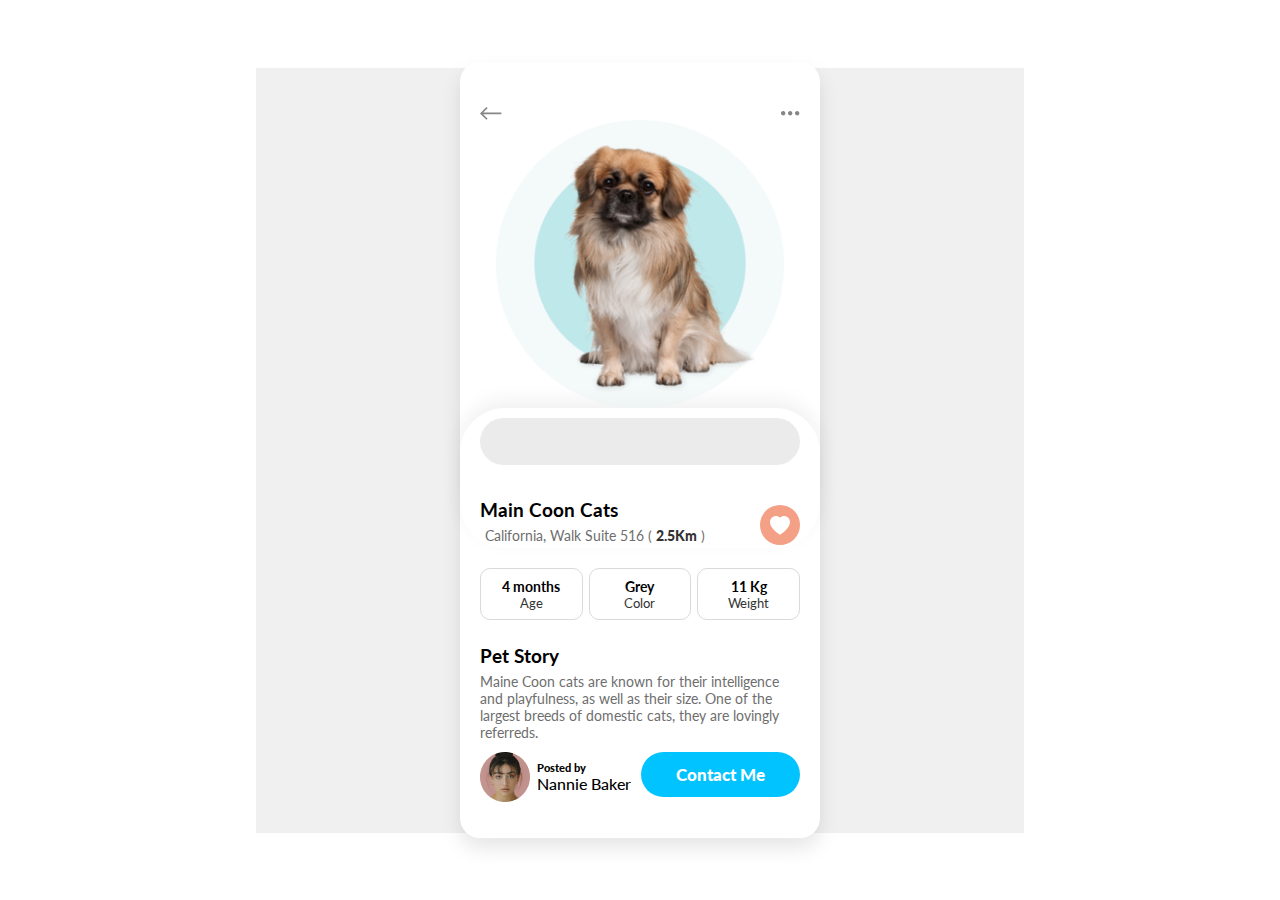
==== Dog-Card/index.html @ 9a44c663 "Reset the entire repo" ====
<!DOCTYPE html>
<html lang="en">
  <head>
    <meta charset="UTF-8" />
    <meta name="viewport" content="width=device-width, initial-scale=1.0" />
    <link rel="stylesheet" href="style.css" />
    <link
      href="https://fonts.googleapis.com/css2?family=Lato:wght@300;400;700&display=swap"
      rel="stylesheet"
    />
    <title>Dog Card</title>
  </head>
  <body>
    <main>
      <section class="container">
        <div class="card">
          <div class="top-navs">
            <img src="assets/Vector.svg" alt="back-arrow" />
            <img src="assets/3dots.svg" alt="3dots" />
          </div>
          <div class="top-image">
            <img src="assets/dog.png" alt="dog" />
          </div>
          <section class="description">
            <img src="assets/rectangle.svg" alt="draw-down-image" />
            <article class="top-article">
              <div class="desc-text1">
                <h3>Main Coon Cats</h3>
                <div class="small-text">
                  <img src="asstes/location.svg" alt="" />
                  <p>California, Walk Suite 516 ( <span>2.5Km</span> )</p>
                </div>
              </div>
              <div class="desc-icon-1">
                <img src="assets/love.svg" alt="" />
              </div>
            </article>
          </section>
          <section class="second-sect">
            <div>
              <h4>4 months</h4>
              <p>Age</p>
            </div>
            <div>
              <h4>Grey</h4>
              <p>Color</p>
            </div>
            <div>
              <h4>11 Kg</h4>
              <p>Weight</p>
            </div>
          </section>
          <section class="third-sect">
            <div class="pet-text">
              <h3>Pet Story</h3>
              <p>
                Maine Coon cats are known for their intelligence and
                playfulness, as well as their size. One of the largest breeds of
                domestic cats, they are lovingly referreds.
              </p>
            </div>
          </section>
          <section class="fourth-sect">
            <img src="assets/portrait.png" alt="portrait" />
            <div>
              <p>Posted by</p>
              <p>Nannie Baker</p>
            </div>
            <button>
              Contact Me
            </button>
          </section>
        </div>
      </section>
    </main>

    <!-- <footer>
      Dazecodes
    </footer> -->
  </body>
</html>
---- Dog-Card/style.css ----
* {
  margin: 0;
  padding: 0;
  box-sizing: content-box;
  /* border: 1px solid red; */
  font-family: "Lato", sans-serif;
}
main {
  width: 100vw;
  height: 100vh;
  display: flex;
  justify-content: center;
  align-items: center;
}
.container {
  width: 100%;
  height: 100vh;
  background: #f0f0f1;
  display: flex;
  justify-content: center;
  align-items: center;
}

@media screen and (min-width: 700px) {
  .container {
    width: 60%;
    height: 85%;
  }
}
.card {
  width: 360px;
  background: #ffffff;
  border-radius: 20px;
  height: auto;
  padding: 45px 0px;
  padding-bottom: 30px;
  box-shadow: 0px 10px 20px rgba(0, 0, 0, 0.1);
}
.top-navs {
  padding: 0 20px;
  display: flex;
  justify-content: space-between;
  align-items: center;
  border-radius: 20px 20px 0 0;
}
.top-image {
  display: flex;
  justify-content: center;
}
.top-image img {
  width: 80%;
}
.description {
  border-radius: 45px;
  padding: 0 20px;
  display: flex;
  flex-direction: column;
  justify-content: space-between;
  box-shadow: 0px -8px 20px rgba(0, 0, 0, 0.06);
  z-index: 100;
}
.description img {
  opacity: 0.5;
  border-radius: 10px;
  margin-top: 10px;
}
.desc-text1 {
  margin-top: 30px;
  width: 100%;
}
.desc-text1 img,
.desc-text1 p {
  display: inline;
}
.desc-icon-1 {
  margin-top: 30px;
}
.desc-icon-1 img {
  box-shadow: ;
}
.small-text {
  font-size: 0.9em;
  display: flex;
  justify-content: flex-start;
  align-items: center;
}
.small-text p {
  margin-left: 5px;
  margin-top: 6px;
  color: #6e6e6e;
}
.small-text p span {
  color: #333333;
  font-weight: 900;
}
.top-article {
  display: flex;
  justify-content: center;
  align-items: center;
}
.second-sect {
  display: flex;
  justify-content: space-between;
  margin: 20px;
}
.second-sect div {
  border-radius: 10px;
  border: 1px solid #dadada;
  width: 31.5%;
  height: 50px;
  text-align: center;
  display: flex;
  flex-direction: column;
  justify-content: center;
}
.second-sect div h4 {
  font-size: 0.9em;
}
.second-sect div p {
  font-size: 0.8em;
  color: #333333;
}
.third-sect {
  padding: 5px 20px;
}
.third-sect h3 {
  margin-bottom: 6px;
}
.third-sect p {
  font-size: 0.9em;
  color: #6e6e6e;
}
.fourth-sect {
  padding: 6px 20px;
  display: flex;
  justify-content: space-between;
}
.fourth-sect button {
  flex-grow: 1;
  background-color: rgb(0, 195, 255);
  border-radius: 25px;
  border: none;
  height: 45px;
  color: #ffffff;
  margin-left: 10px;
  font-weight: 900;
  font-size: 1.05em;
}
.fourth-sect div {
  display: flex;
  flex-direction: column;
  justify-content: center;
  margin-left: 7px;
}
.fourth-sect div p:nth-child(1) {
  font-size: 0.7em;
  font-weight: 900;
}
.fourth-sect div p:nth-child(2) {
  font-size: 1em;
  font-weight: 500;
}
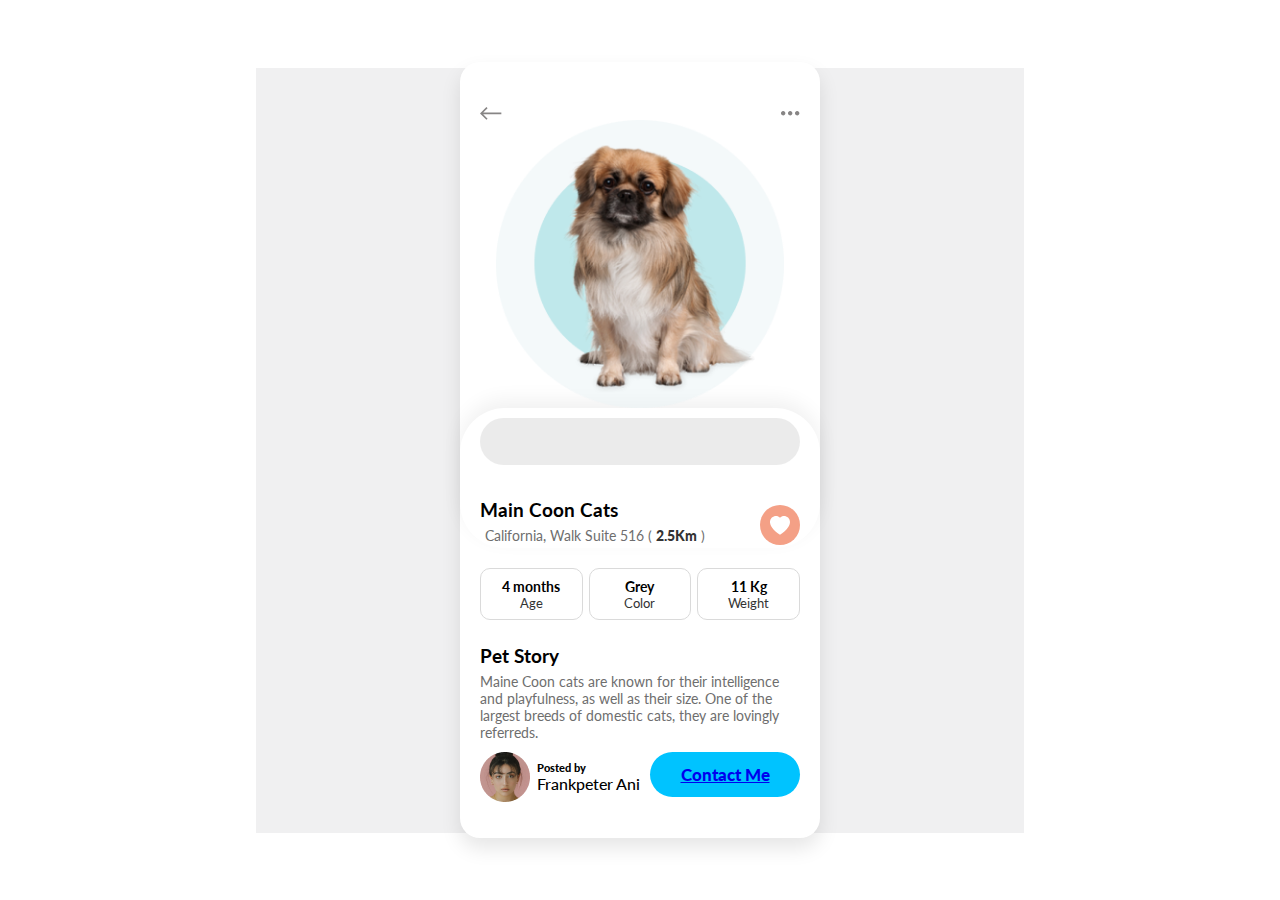
==== commit 3a86bf07: "Corrected the hrefs" ====
--- a/Dog-Card/index.html
+++ b/Dog-Card/index.html
@@ -64,10 +64,12 @@
             <img src="assets/portrait.png" alt="portrait" />
             <div>
               <p>Posted by</p>
-              <p>Nannie Baker</p>
+              <p>Frankpeter Ani</p>
             </div>
             <button>
-              Contact Me
+              <a href="https://dazecodes.github.io/Genesys-Projects/Portfolio/">
+                Contact Me
+              </a>
             </button>
           </section>
         </div>
